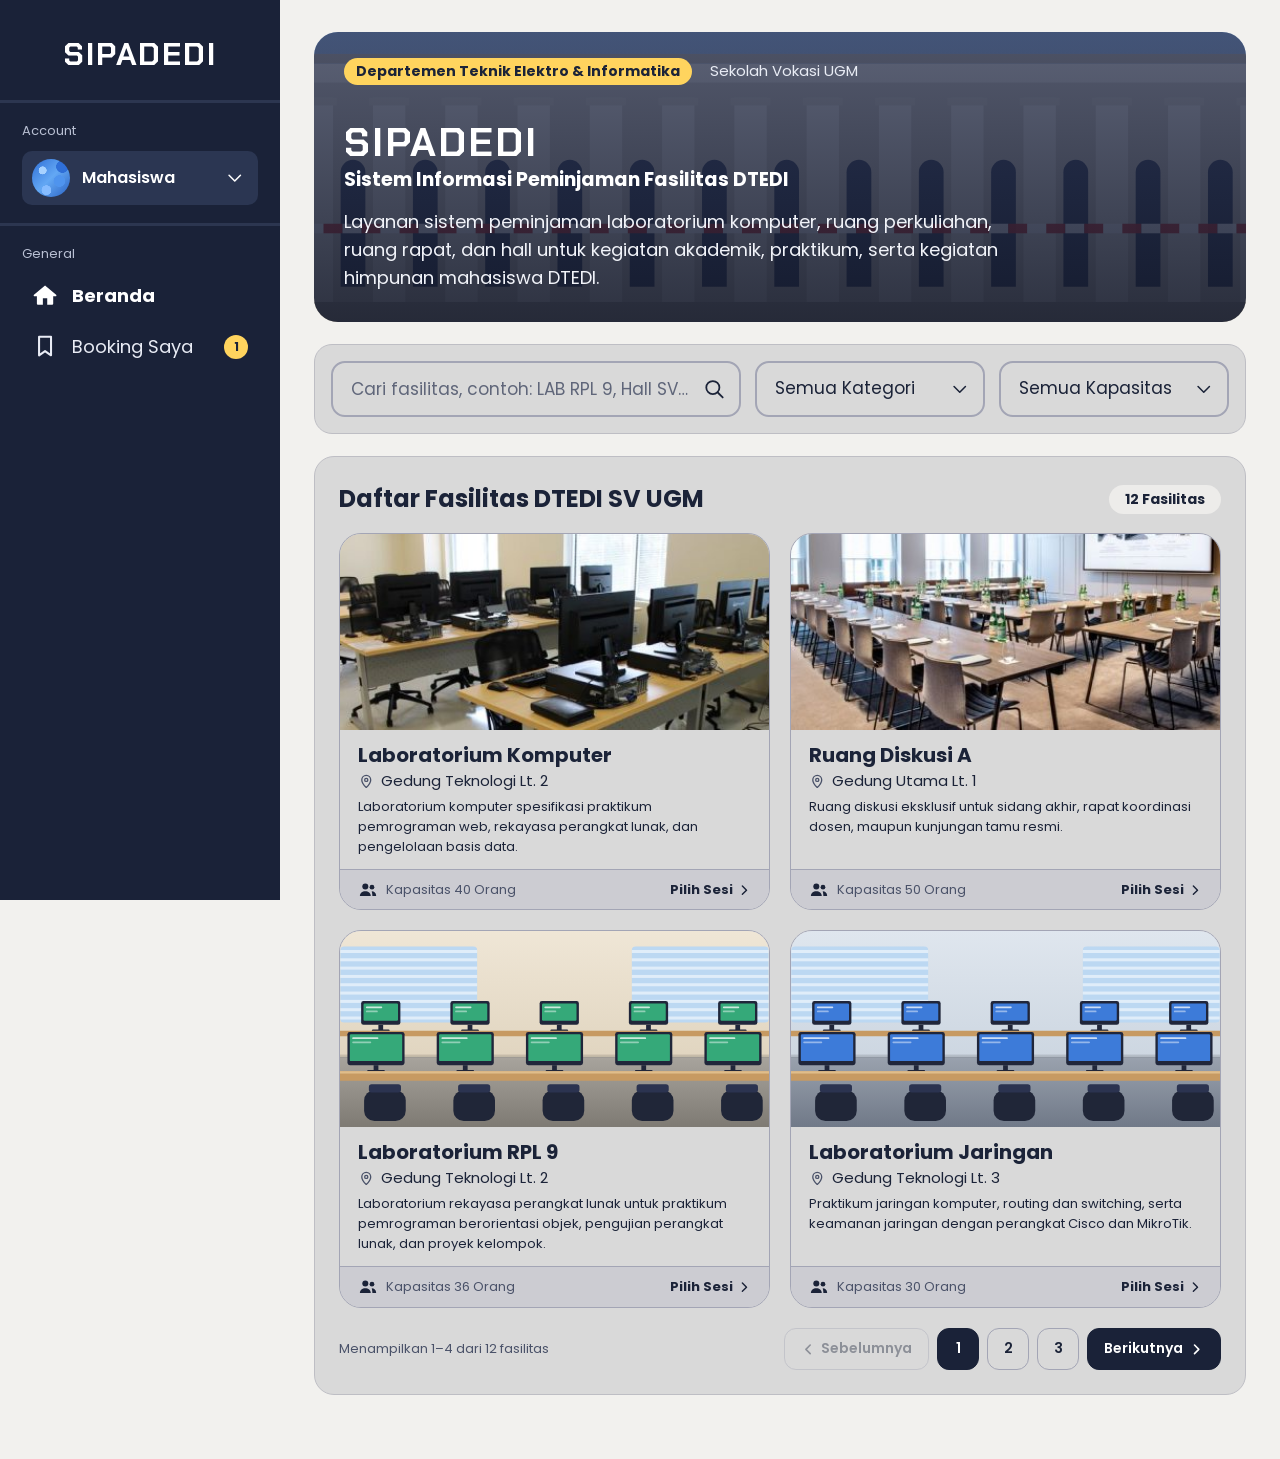
==== index.html @ 31819f54 "split-file-general" ====
<!doctype html>
<html>
<head>
<meta charset=utf8><meta name=viewport content="width=device-width,initial-scale=1,viewport-fit=cover"><style>:root{color-scheme:light;box-sizing:border-box;padding-top:env(safe-area-inset-top,0px);padding-bottom:env(safe-area-inset-bottom,0px)}html{scroll-padding-top:env(safe-area-inset-top,0px)}body{margin:0;padding:0;font:14px -apple-system,BlinkMacSystemFont,sans-serif;background:#fff;color:#000}img{max-width:100%}[hidden]:not([hidden=until-found i]){display:none!important}</style></head><body>
<title>SIPADEDI</title>
<meta name="claude:viewport-fit-sides" content="cover">
<link rel="preconnect" href="https://fonts.googleapis.com">
<link rel="preconnect" href="https://fonts.gstatic.com" crossorigin>
<link rel="stylesheet" href="style.css">
<link href="https://fonts.googleapis.com/css2?family=Chakra+Petch:wght@700&family=Poppins:wght@400;500;600;700&display=swap" rel="stylesheet">

<div class="app">
  <aside class="side" aria-label="Navigasi utama">
    <div class="logo sp">SIPADEDI</div>
    <div class="sec acc sp">
      <p class="lab">Account</p>
      <div class="accwrap">
        <button class="chip" id="chip" data-act="menu" aria-haspopup="true" aria-expanded="false">
          <span class="avatar" aria-hidden="true"></span><b>Mahasiswa</b>
          <svg class="ic o" viewBox="0 0 24 24" aria-hidden="true"><path d="M5 9l7 7 7-7"/></svg>
        </button>
        <div class="menu" id="menu" hidden></div>
      </div>
    </div>
    <div class="sec gen sp">
      <p class="lab">General</p>
      <nav id="nav" aria-label="Menu"></nav>
    </div>
  </aside>
  <main class="main"><div class="wrap" id="view"></div></main>
</div>
<div id="overlay">
</div>
<div class="toasts" id="toasts" role="status" aria-live="polite">
</div>

<script src="script.js"></script>
</body></html>
---- style.css ----
:root{
  --bg:#F2F1EE; --panel:#D9D9D9; --panel-line:#BEBEC4; --ink:#1B2338; --ink-2:#4A5269;
  --navy:#1A2238; --navy-2:#2B3652; --navy-line:#2C3650; --side-ink:#E9ECF5; --side-mute:#B9C0D3;
  --slate:#50597A; --yellow:#FFD45E; --field:#A3A5B5; --bar:#CCCCD2; --pill:#EDECEA;
  --chip:#BDBDC3; --chip-ink:#566078; --check:#2A3A6B;
  --ok-bg:#D3EEDF; --ok-line:#63D7A4; --bad-bg:#F1C5C5; --bad-line:#E27B7B;
  --mine-bg:#BFC4D4; --mine-line:#434C6C;
  --btn:#1A2238; --btn-ink:#fff; --icon-bg:#1A2238; --link:#2A3A6B; --danger:#C62828; --focus:#2F6BFF;
  --shadow:0 12px 32px rgba(20,28,50,.16);
  --font-ui:'Poppins',system-ui,-apple-system,'Segoe UI',sans-serif;
  --font-logo:'Chakra Petch','Poppins',system-ui,sans-serif;
  --side-w:280px;
}
@media (prefers-color-scheme:dark){
  :root:not([data-theme="light"]){
    --bg:#0E131F; --panel:#1A2133; --panel-line:#2B3550; --ink:#E7EAF3; --ink-2:#A7AFC6;
    --navy:#0A0F1B; --navy-2:#19223A; --navy-line:#222C45; --side-ink:#E9ECF5; --side-mute:#9AA3BC;
    --slate:#3B4568; --yellow:#FFD45E; --field:#3A4563; --bar:#222A40; --pill:#252D45;
    --chip:#2A3350; --chip-ink:#B6BED6; --check:#7C90D8;
    --ok-bg:#16382C; --ok-line:#2F9E73; --bad-bg:#46222A; --bad-line:#B5505A;
    --mine-bg:#303958; --mine-line:#8E9BCB;
    --btn:#5266B3; --btn-ink:#fff; --icon-bg:#3B4A7E; --link:#9FB3F2; --danger:#FF7B7B; --focus:#8FB0FF;
    --shadow:0 12px 32px rgba(0,0,0,.5); color-scheme:dark;
  }
}
:root[data-theme="dark"]{
  --bg:#0E131F; --panel:#1A2133; --panel-line:#2B3550; --ink:#E7EAF3; --ink-2:#A7AFC6;
  --navy:#0A0F1B; --navy-2:#19223A; --navy-line:#222C45; --side-ink:#E9ECF5; --side-mute:#9AA3BC;
  --slate:#3B4568; --yellow:#FFD45E; --field:#3A4563; --bar:#222A40; --pill:#252D45;
  --chip:#2A3350; --chip-ink:#B6BED6; --check:#7C90D8;
  --ok-bg:#16382C; --ok-line:#2F9E73; --bad-bg:#46222A; --bad-line:#B5505A;
  --mine-bg:#303958; --mine-line:#8E9BCB;
  --btn:#5266B3; --btn-ink:#fff; --icon-bg:#3B4A7E; --link:#9FB3F2; --danger:#FF7B7B; --focus:#8FB0FF;
  --shadow:0 12px 32px rgba(0,0,0,.5); color-scheme:dark;
}

*{box-sizing:border-box}
body{background:var(--bg);color:var(--ink);font-family:var(--font-ui);font-size:15px;line-height:1.5;-webkit-font-smoothing:antialiased}
body::before{content:"";position:fixed;inset:0 0 auto;height:env(safe-area-inset-top,0px);z-index:60;background:var(--navy)}
button{font:inherit;color:inherit;cursor:pointer}
button:disabled{cursor:not-allowed}
:focus-visible{outline:3px solid var(--focus);outline-offset:2px}
h1,h2,h3,p{margin:0}
h1,h2,h3{text-wrap:balance}
.sr{position:absolute;width:1px;height:1px;overflow:hidden;clip:rect(0 0 0 0);white-space:nowrap}
.ic{width:1.3em;height:1.3em;flex:none;display:block}
.ic.o{fill:none;stroke:currentColor;stroke-width:1.9;stroke-linecap:round;stroke-linejoin:round}
.ic.f{fill:currentColor}

/* ---------- Sidebar ---------- */
.app{display:grid;grid-template-columns:var(--side-w) minmax(0,1fr);min-height:100vh}
.side{background:var(--navy);color:var(--side-ink);position:sticky;top:0;align-self:start;height:100vh;overflow-y:auto;display:flex;flex-direction:column;z-index:30}
.sp{padding-left:max(22px,env(safe-area-inset-left,0px));padding-right:22px}
.logo{font-family:var(--font-logo);font-weight:700;font-size:32px;letter-spacing:.06em;color:#fff;text-align:center;padding-block:30px 22px;border-bottom:3px solid var(--navy-line);user-select:none}
.sec{padding-block:18px}
.sec.acc{border-bottom:3px solid var(--navy-line)}
.lab{font-size:13px;color:var(--side-mute);margin-bottom:10px}
.accwrap{position:relative}
.chip{width:100%;display:flex;align-items:center;gap:12px;padding:8px 14px 8px 10px;background:var(--navy-2);border:0;border-radius:10px;color:#fff;text-align:left;transition:background .2s}
.chip:hover{background:color-mix(in srgb,var(--navy-2),#fff 9%)}
.chip b{font-weight:600;font-size:16px;flex:1}
.chip .ic{transition:transform .25s ease}
.chip[aria-expanded="true"] .ic{transform:rotate(180deg)}
.avatar{width:38px;height:38px;border-radius:50%;flex:none;background:
  radial-gradient(circle at 28% 30%,#a7d2ff 0 10%,transparent 11%),
  radial-gradient(circle at 72% 58%,#4f94ee 0 16%,transparent 17%),
  radial-gradient(circle at 38% 82%,#86bcff 0 12%,transparent 13%),
  radial-gradient(circle at 80% 20%,#2f6fd8 0 14%,transparent 15%),
  linear-gradient(135deg,#2f6fd6,#63a8f4 50%,#2a62c4)}
.menu{position:absolute;left:0;right:0;top:calc(100% + 8px);background:var(--navy-2);border:1px solid var(--navy-line);border-radius:12px;padding:6px;z-index:5;box-shadow:0 14px 30px rgba(0,0,0,.35);animation:pop .22s ease both;transform-origin:top center}
.menu button{width:100%;display:flex;align-items:center;gap:10px;background:none;border:0;border-radius:8px;padding:9px 10px;text-align:left;font-size:14px;color:var(--side-ink)}
.menu button:hover{background:rgba(255,255,255,.08)}
.menu .ic{width:1.1em;height:1.1em;color:var(--yellow)}
.menu .gap{width:1.1em}
.nv{display:flex;align-items:center;gap:14px;width:100%;margin-bottom:6px;background:none;border:0;color:var(--side-ink);padding:9px 10px;border-radius:10px;font-size:18px;text-align:left;transition:background .2s,transform .2s}
.nv:hover{background:rgba(255,255,255,.07);transform:translateX(4px)}
.nv[aria-current="page"]{font-weight:700;color:#fff}
.nv .ic{width:1.45em;height:1.45em}
.badge{margin-left:auto;min-width:24px;height:24px;padding:0 7px;border-radius:999px;background:var(--yellow);color:#1B2338;font-size:12px;font-weight:700;display:grid;place-items:center}
.badge.bump{animation:bump .6s ease}
@keyframes bump{0%{transform:scale(1)}30%{transform:scale(1.45)}60%{transform:scale(.92)}100%{transform:scale(1)}}

/* ---------- Area utama ---------- */
.main{padding-block:32px 64px;padding-left:34px;padding-right:max(34px,env(safe-area-inset-right,0px));min-width:0}
.wrap{max-width:1120px;margin-inline:auto}
.view{display:flex;flex-direction:column;gap:22px;animation:viewIn .42s cubic-bezier(.2,.7,.2,1) both}
@keyframes viewIn{from{opacity:0;transform:translateY(14px)}to{opacity:1;transform:none}}
@keyframes pop{0%{opacity:0;transform:scale(.92)}60%{transform:scale(1.02)}100%{opacity:1;transform:none}}
@keyframes fade{from{opacity:0}to{opacity:1}}
.panel{background:var(--panel);border:1px solid var(--panel-line);border-radius:20px;padding:24px}
.back{display:inline-flex;align-items:center;gap:6px;background:var(--slate);color:#fff;border:0;border-radius:14px;padding:12px 26px 12px 18px;font-weight:700;font-size:16px;transition:transform .2s,filter .2s}
.back .ic{width:1.1em;height:1.1em;stroke-width:2.6}
.back:hover{transform:translateX(-4px);filter:brightness(1.12)}
.back:active{transform:scale(.97)}

/* Hero */
.hero{position:relative;isolation:isolate;overflow:hidden;border-radius:24px;color:#fff;min-height:290px;padding:26px 30px 30px;display:flex;flex-direction:column;justify-content:space-between;gap:26px}
.hero-bg{position:absolute;inset:-4%;z-index:-2;background-size:cover;background-position:center;animation:kb 26s ease-in-out infinite alternate}
@keyframes kb{from{transform:scale(1) translateX(0)}to{transform:scale(1.07) translateX(-1.5%)}}
.hero::after{content:"";position:absolute;inset:0;z-index:-1;background:linear-gradient(180deg,rgba(33,44,78,.7),rgba(15,21,40,.86))}
.hero-top{display:flex;flex-wrap:wrap;align-items:center;gap:6px 18px}
.tag{background:var(--yellow);color:#1B2338;font-weight:700;font-size:14px;padding:3px 12px;border-radius:999px}
.univ{font-size:15px;color:#E9ECF5}
.brand{font-family:var(--font-logo);font-size:40px;line-height:1.1;letter-spacing:.05em}
.sub{font-weight:700;font-size:19px;margin-top:2px}
.lead{margin-top:14px;font-size:18px;line-height:1.55;max-width:60ch;color:#F1F3F9}
.hero-main>*{animation:rise .6s cubic-bezier(.2,.7,.2,1) both}
.hero-main>:nth-child(2){animation-delay:.08s}.hero-main>:nth-child(3){animation-delay:.16s}
@keyframes rise{from{opacity:0;transform:translateY(16px)}to{opacity:1;transform:none}}

/* Filter */
.filters{display:grid;grid-template-columns:minmax(0,1fr) 230px 230px;gap:14px;padding:16px;border-radius:18px}
.fld{position:relative;display:block}
.fld input,.fld select{width:100%;height:56px;background:transparent;border:2px solid var(--field);border-radius:14px;padding:0 50px 0 18px;font:inherit;font-size:17px;color:var(--ink);appearance:none;-webkit-appearance:none;transition:border-color .2s,box-shadow .2s,background .2s}
.fld input::placeholder{color:var(--ink-2);opacity:.85}
.fld input:hover,.fld select:hover{border-color:var(--ink-2)}
.fld input:focus,.fld select:focus{outline:none;border-color:var(--navy);box-shadow:0 0 0 4px color-mix(in srgb,var(--focus),transparent 78%);background:color-mix(in srgb,var(--panel),#fff 14%)}
.fld select{cursor:pointer}
.fld>.ic{position:absolute;right:16px;top:50%;translate:0 -50%;width:1.5em;height:1.5em;color:var(--ink);pointer-events:none}
.fld select+.ic{width:1.3em;height:1.3em}

/* Daftar */
.list-h{display:flex;flex-wrap:wrap;align-items:center;justify-content:space-between;gap:10px;margin-bottom:16px}
.list-h h2{font-size:24px;font-weight:700}
.count{background:var(--pill);color:var(--ink);font-weight:700;font-size:14px;padding:4px 16px;border-radius:999px;transition:transform .3s}
.grid{display:grid;grid-template-columns:repeat(2,minmax(0,1fr));gap:20px;min-height:200px}
.card{display:flex;flex-direction:column;overflow:hidden;border:1px solid var(--field);border-radius:22px;background:var(--panel);cursor:pointer;text-align:left;
  animation:cardIn .5s cubic-bezier(.2,.7,.2,1) both;animation-delay:calc(var(--i)*70ms);transition:transform .25s ease,box-shadow .25s ease,border-color .25s}
@keyframes cardIn{from{opacity:0;transform:translate(var(--dx,0),16px)}to{opacity:1;transform:none}}
.card:hover{transform:translateY(-5px);box-shadow:var(--shadow);border-color:var(--ink-2)}
.card:active{transform:translateY(-1px) scale(.995)}
.card-img{height:196px;overflow:hidden;background:var(--bar)}
.card-img img{width:100%;height:100%;object-fit:cover;display:block;transition:transform .6s ease}
.card:hover .card-img img{transform:scale(1.06)}
.card-b{padding:12px 18px 12px;flex:1}
.card-b h3{font-size:20px;font-weight:700;line-height:1.3}
.loc{display:flex;align-items:center;gap:6px;font-size:15px;margin-top:2px}
.loc .ic{width:1.1em;height:1.1em;color:var(--ink-2)}
.desc{font-size:13px;line-height:1.55;margin-top:4px}
.card-f{display:flex;align-items:center;justify-content:space-between;gap:10px;background:var(--bar);padding:10px 18px;font-size:13px;border-top:1px solid var(--field)}
.cap{display:inline-flex;align-items:center;gap:8px;color:var(--ink-2)}
.cap .ic{width:1.5em;height:1.5em;color:var(--ink)}
.go{display:inline-flex;align-items:center;gap:4px;font-weight:700}
.go .ic{width:1.1em;height:1.1em;stroke-width:2.4;transition:transform .25s}
.card:hover .go .ic{transform:translateX(5px)}
.empty{grid-column:1/-1;text-align:center;padding:48px 16px;display:flex;flex-direction:column;align-items:center;gap:12px;animation:rise .4s both}
.empty b{font-size:18px}
.empty p{color:var(--ink-2);max-width:42ch}
.btn-f,.btn-o{height:52px;padding:0 34px;border-radius:14px;font-weight:500;font-size:17px;border:1px solid var(--btn);transition:transform .2s,filter .2s,background .2s}
.btn-f{background:var(--btn);color:var(--btn-ink)}
.btn-o{background:transparent;color:var(--ink)}
.btn-f:hover,.btn-o:hover{transform:translateY(-2px)}
.btn-f:hover{filter:brightness(1.18)}
.btn-o:hover{background:color-mix(in srgb,var(--panel),var(--ink) 8%)}
.btn-f:active,.btn-o:active{transform:scale(.97)}
.pager{display:flex;flex-wrap:wrap;align-items:center;justify-content:space-between;gap:12px;margin-top:20px}
.pager:empty{display:none}
.pg-info{font-size:13px;color:var(--ink-2)}
.pg-nav{display:flex;align-items:center;gap:8px;flex-wrap:wrap}
.pg{display:inline-flex;align-items:center;gap:6px;height:42px;min-width:42px;justify-content:center;padding:0 16px;border-radius:12px;border:1px solid var(--field);background:transparent;font-weight:600;font-size:14px;transition:transform .2s,background .2s,border-color .2s}
.pg:hover:not(:disabled){transform:translateY(-2px);border-color:var(--ink-2);background:color-mix(in srgb,var(--panel),var(--ink) 7%)}
.pg:disabled{opacity:.4}
.pg.num{padding:0}
.pg.num[aria-current="page"]{background:var(--btn);color:var(--btn-ink);border-color:var(--btn)}
.pg.next{background:var(--btn);color:var(--btn-ink);border-color:var(--btn)}
.pg.next:disabled{background:transparent;color:var(--ink);border-color:var(--field)}
.pg .ic{width:1.05em;height:1.05em;stroke-width:2.6}

/* Detail */
.banner{display:flex;flex-wrap:wrap;gap:4px 12px;align-items:center;background:var(--yellow);color:#1B2338;border-radius:14px;padding:12px 18px;font-size:14px;animation:rise .4s both}
.detail{padding:30px}
.d-img{height:235px;border-radius:18px;overflow:hidden;background:var(--bar)}
.d-img img{width:100%;height:100%;object-fit:cover;display:block;animation:imgIn .9s ease both}
@keyframes imgIn{from{transform:scale(1.08);opacity:.4}to{transform:none;opacity:1}}
.detail h2{font-size:24px;font-weight:700;margin-top:16px}
.loc.big{font-size:18px}
.desc.big{font-size:15px;margin-top:6px}
.detail hr{border:0;border-top:3px solid var(--panel-line);margin:18px 0}
.rows{display:flex;flex-direction:column;gap:10px}
.row{display:flex;align-items:center;justify-content:space-between;gap:12px;font-size:15px}
.row span{display:inline-flex;align-items:center;gap:12px}
.row .ic{width:1.7em;height:1.7em}
.row b{font-weight:700}
.detail h3,.book h3{font-size:22px;font-weight:700}
.chips{display:flex;flex-wrap:wrap;gap:12px;margin-top:12px}
.cp{display:inline-flex;align-items:center;gap:12px;background:var(--chip);color:var(--chip-ink);border:1px solid var(--field);border-radius:999px;padding:4px 18px 4px 4px;font-size:15px;animation:rise .45s both;transition:transform .2s}
.cp:hover{transform:translateY(-2px)}
.cp i{display:grid;place-items:center;width:30px;height:30px;border-radius:50%;background:var(--check);color:#fff}
.cp i .ic{width:18px;height:18px;stroke-width:2.6}
.book{padding:28px 30px 32px;position:relative}
.datebar{display:grid;grid-template-columns:1fr auto 1fr;align-items:center;gap:12px;margin-top:14px}
.arr{justify-self:start;width:44px;height:44px;display:grid;place-items:center;background:transparent;border:0;border-radius:12px;transition:background .2s,transform .2s}
.arr:last-child{justify-self:end}
.arr .ic{width:1.9em;height:1.9em;stroke-width:1.5}
.arr:hover:not(:disabled){background:color-mix(in srgb,var(--panel),var(--ink) 10%);transform:scale(1.1)}
.arr:disabled{opacity:.25}
.datewrap{position:relative;justify-self:center}
.datepill{display:flex;align-items:center;gap:18px;height:54px;padding:0 18px;border:1.5px solid var(--ink-2);border-radius:16px;background:transparent;font-size:20px;transition:background .2s,box-shadow .2s}
.datepill:hover{background:color-mix(in srgb,var(--panel),#fff 18%);box-shadow:0 4px 14px rgba(20,28,50,.12)}
.datepill .ic{width:1.5em;height:1.5em}
.datepill span{min-width:7.2em;text-align:center;font-variant-numeric:tabular-nums}
.cal{position:absolute;z-index:20;top:calc(100% + 10px);left:50%;translate:-50% 0;width:318px;max-width:92vw;background:var(--bg);border:1px solid var(--field);border-radius:18px;padding:14px;box-shadow:var(--shadow);animation:pop .25s ease both;transform-origin:top center}
.cal-h{display:flex;align-items:center;justify-content:space-between;margin-bottom:8px}
.cal-n{width:34px;height:34px;border-radius:10px;border:0;background:transparent;display:grid;place-items:center}
.cal-n:hover:not(:disabled){background:var(--panel)}
.cal-n:disabled{opacity:.25}
.cal-w,.cal-g{display:grid;grid-template-columns:repeat(7,1fr);gap:3px;text-align:center}
.cal-w span{font-size:12px;color:var(--ink-2);padding:4px 0}
.cd{position:relative;height:38px;border-radius:10px;border:1.5px solid transparent;background:transparent;font-size:14px;font-variant-numeric:tabular-nums;transition:background .15s,transform .15s}
.cd:hover:not(:disabled){background:var(--panel);transform:scale(1.08)}
.cd:disabled{opacity:.3}
.cd.today{border-color:var(--ink-2)}
.cd.sel{background:var(--btn);color:var(--btn-ink);font-weight:700}
.cd.dot::after{content:"";position:absolute;bottom:4px;left:50%;width:5px;height:5px;margin-left:-2.5px;border-radius:50%;background:var(--yellow);box-shadow:0 0 0 1px rgba(0,0,0,.25)}
.legend{display:flex;flex-wrap:wrap;gap:12px 36px;margin-top:22px;font-size:17px}
.legend span{display:inline-flex;align-items:center;gap:12px}
.lg{width:30px;height:28px;border-radius:7px;border:1.5px solid;display:block}
.lg.free,.slot.free{background:var(--ok-bg);border-color:var(--ok-line)}
.lg.booked,.slot.booked,.slot.clash{background:var(--bad-bg);border-color:var(--bad-line)}
.lg.mine,.slot.mine{background:var(--mine-bg);border-color:var(--mine-line)}
.slots{display:grid;grid-template-columns:repeat(4,minmax(0,1fr));gap:20px;margin-top:20px}
.slot{height:68px;border:1px solid;border-radius:16px;font-size:17px;color:var(--ink);font-variant-numeric:tabular-nums;animation:slotIn .4s cubic-bezier(.2,.8,.3,1) both;animation-delay:calc(var(--i)*60ms);transition:transform .2s,box-shadow .2s,filter .2s}
@keyframes slotIn{from{opacity:0;transform:translateY(12px) scale(.96)}to{opacity:1;transform:none}}
@keyframes slotPop{0%{transform:scale(.92)}45%{transform:scale(1.07)}100%{transform:scale(1)}}
.slots.still .slot{animation:none}
.slots.still .slot.pop{animation:slotPop .5s ease}
.slot.free:hover{transform:translateY(-4px);box-shadow:0 10px 20px rgba(40,160,110,.25);filter:brightness(1.04)}
.slot.free:active{transform:scale(.97)}
.slot.booked,.slot.clash{cursor:not-allowed;color:var(--ink-2)}
.slot.mine{font-weight:600;box-shadow:inset 0 0 0 1px var(--mine-line)}
.slot.past{background:transparent;border-color:var(--field);border-style:dashed;color:var(--ink-2);opacity:.55;cursor:not-allowed}

/* Booking Saya */
.head{padding:36px 36px}
.head h2{font-size:24px;font-weight:700}
.bk{padding:34px;display:block;animation:cardIn .5s cubic-bezier(.2,.7,.2,1) both;animation-delay:calc(var(--i)*80ms);transition:opacity .3s,transform .3s,max-height .35s,margin .3s,padding .3s}
.bk.leaving{opacity:0;transform:scale(.96) translateY(-8px);pointer-events:none}
.bk.flash{animation:cardIn .5s both,flash 1.8s ease .3s}
@keyframes flash{0%,100%{box-shadow:0 0 0 0 transparent}30%{box-shadow:0 0 0 6px color-mix(in srgb,var(--yellow),transparent 40%)}}
.bk-img{height:235px;border-radius:18px;overflow:hidden;background:var(--bar)}
.bk-img img{width:100%;height:100%;object-fit:cover;display:block}
.bk h3{font-size:24px;font-weight:700;margin-top:16px}
.bk .loc{font-size:18px}
.bk .desc{font-size:15px}
.bk-a{display:grid;grid-template-columns:minmax(0,1fr) minmax(0,1fr) auto auto;gap:18px;align-items:center;margin-top:14px}
.pill{display:flex;align-items:center;justify-content:space-between;gap:14px;height:54px;padding:0 16px;border:1px solid var(--ink-2);border-radius:16px;font-size:19px;font-variant-numeric:tabular-nums}
.pill .ic{width:1.5em;height:1.5em}
.pill.c{justify-content:center}
.btn-ok{height:54px;padding:0 38px;background:var(--ok-bg);border:1px solid var(--ok-line);border-radius:16px;font-size:18px;font-weight:500;transition:transform .2s,box-shadow .2s,filter .2s}
.btn-ok:hover:not(:disabled){transform:translateY(-2px);box-shadow:0 8px 18px rgba(40,160,110,.25);filter:brightness(1.04)}
.btn-ok:disabled{opacity:.45;background:transparent;border-color:var(--field);border-style:dashed}
.trash{width:46px;height:46px;display:grid;place-items:center;background:transparent;border:0;border-radius:12px;color:var(--danger);transition:transform .2s,background .2s}
.trash .ic{width:1.9em;height:1.9em}
.trash:hover{background:color-mix(in srgb,var(--danger),transparent 86%);transform:rotate(-8deg) scale(1.1)}
.trash:active{transform:scale(.92)}
.done-tag{display:inline-block;margin-left:10px;font-size:12px;font-weight:600;background:var(--bar);padding:2px 10px;border-radius:999px;vertical-align:middle}

/* Dialog + toast */
.scrim{position:fixed;inset:0;z-index:100;background:rgba(10,14,26,.66);display:grid;place-items:center;padding:16px;animation:fade .2s both}
.scrim.out{opacity:0;transition:opacity .18s}
.dialog{position:relative;width:min(100%,560px);background:var(--panel);color:var(--ink);border-radius:24px;padding:38px 32px 32px;text-align:center;box-shadow:0 30px 70px rgba(0,0,0,.45);animation:pop .32s cubic-bezier(.2,1.1,.4,1) both}
.scrim.out .dialog{transform:scale(.95);transition:transform .18s}
.dlg-x{position:absolute;top:14px;right:14px;width:36px;height:36px;display:grid;place-items:center;border:0;border-radius:10px;background:transparent;color:var(--link);transition:background .2s,transform .2s}
.dlg-x:hover{background:color-mix(in srgb,var(--panel),var(--ink) 10%);transform:rotate(90deg)}
.dlg-x .ic{width:1.5em;height:1.5em;stroke-width:2.6}
.dlg-ic{width:76px;height:76px;margin:0 auto 22px;border-radius:50%;background:var(--icon-bg);color:#fff;display:grid;place-items:center;animation:pop .5s .08s both}
.dialog.danger .dlg-ic{background:var(--danger)}
.dlg-ic .ic{width:46px;height:46px;stroke-width:2.6}
.dialog h2{font-size:24px;font-weight:700;line-height:1.3}
.dlg-l{margin-top:22px;font-size:17px;font-weight:700}
.dlg-v{margin-top:18px;font-size:20px;font-weight:700;color:var(--link);line-height:1.4}
.dlg-n{margin-top:10px;font-size:14px;color:var(--ink-2)}
.dlg-b{display:flex;justify-content:center;gap:24px;margin-top:28px;flex-wrap:wrap}
.dialog.danger .btn-f{background:var(--danger);border-color:var(--danger);color:#fff}
.toasts{position:fixed;left:50%;translate:-50% 0;bottom:calc(20px + env(safe-area-inset-bottom,0px));z-index:200;display:flex;flex-direction:column;align-items:center;gap:8px;width:max-content;max-width:calc(100vw - 32px);pointer-events:none}
.toast{pointer-events:auto;display:flex;align-items:center;gap:16px;background:var(--navy);color:var(--side-ink);border:1px solid var(--navy-line);border-radius:14px;padding:12px 18px;font-size:14px;box-shadow:var(--shadow);animation:toastIn .35s cubic-bezier(.2,1,.3,1) both}
.toast.out{opacity:0;transform:translateY(10px);transition:all .25s}
.toast button{background:none;border:0;color:var(--yellow);font-weight:700;padding:0;white-space:nowrap}
.toast button:hover{text-decoration:underline}
@keyframes toastIn{from{opacity:0;transform:translateY(18px) scale(.96)}to{opacity:1;transform:none}}

/* ---------- Responsif ---------- */
@media (max-width:1000px){
  .filters{grid-template-columns:minmax(0,1fr) 1fr 1fr}
  .filters .fld-q{grid-column:1/-1}
  .slots{grid-template-columns:repeat(2,minmax(0,1fr))}
  .bk-a{grid-template-columns:minmax(0,1fr) minmax(0,1fr)}
  .bk-a .btn-ok{grid-column:1/2}
  .bk-a .trash{justify-self:start}
}
@media (max-width:860px){
  .app{grid-template-columns:minmax(0,1fr)}
  .side{position:sticky;top:env(safe-area-inset-top,0px);height:auto;display:grid;grid-template-columns:minmax(0,1fr) auto;grid-template-areas:"logo acc" "nav nav";align-items:center;gap:0;padding-left:max(16px,env(safe-area-inset-left,0px));padding-right:max(16px,env(safe-area-inset-right,0px));padding-block:10px 8px;overflow:visible}
  .sp{padding-left:0;padding-right:0}
  .logo{grid-area:logo;border:0;padding:0;text-align:left;font-size:24px}
  .sec.acc{grid-area:acc;border:0;padding:0}
  .sec.gen{grid-area:nav;padding:8px 0 0}
  .lab{display:none}
  .chip{width:auto;padding:5px 10px 5px 5px;gap:8px}
  .chip b{font-size:14px}
  .avatar{width:32px;height:32px}
  .menu{left:auto;right:0;width:230px}
  .gen nav{display:grid;grid-template-columns:1fr 1fr;gap:6px}
  .nv{margin:0;justify-content:center;font-size:15px;padding:8px 10px;background:rgba(255,255,255,.06)}
  .nv[aria-current="page"]{background:rgba(255,255,255,.16)}
  .nv:hover{transform:none}
  .nv .ic{width:1.25em;height:1.25em}
  .nv span:not(.badge){white-space:nowrap}
  .nv{font-size:14px;gap:8px;padding:8px 6px}
  .badge{margin-left:4px;min-width:20px;height:20px;font-size:11px}
  .main{padding-block:22px 56px;padding-left:max(16px,env(safe-area-inset-left,0px));padding-right:max(16px,env(safe-area-inset-right,0px))}
}
@media (max-width:640px){
  .grid{grid-template-columns:minmax(0,1fr)}
  .filters{grid-template-columns:minmax(0,1fr)}
  .hero{padding:20px 18px 22px;min-height:0}
  .brand{font-size:32px}.lead{font-size:15px}.sub{font-size:16px}
  .panel{padding:18px;border-radius:18px}
  .detail,.book,.bk{padding:18px}
  .head{padding:22px 18px}
  .d-img,.bk-img{height:170px}
  .list-h h2{font-size:20px}
  .detail h2,.bk h3,.head h2{font-size:21px}
  .datebar{grid-template-columns:auto minmax(0,1fr) auto;gap:6px}
  .datepill{font-size:16px;gap:10px;padding:0 12px}
  .datepill span{min-width:6.4em}
  .legend{font-size:14px;gap:10px 20px}
  .slots{gap:12px}
  .slot{font-size:14px;height:60px}
  .bk-a{grid-template-columns:minmax(0,1fr)}
  .pill{font-size:16px}
  .btn-ok{width:100%}
  .dialog{padding:34px 20px 24px}
  .dialog h2{font-size:20px}
  .dlg-v{font-size:17px}
  .dlg-b{gap:12px}.dlg-b button{flex:1;padding:0 12px}
  .pager{justify-content:center}
  
}
@media (prefers-reduced-motion:reduce){
  *,*::before,*::after{animation-duration:.001ms!important;animation-delay:0s!important;animation-iteration-count:1!important;transition-duration:.001ms!important;scroll-behavior:auto!important}
}
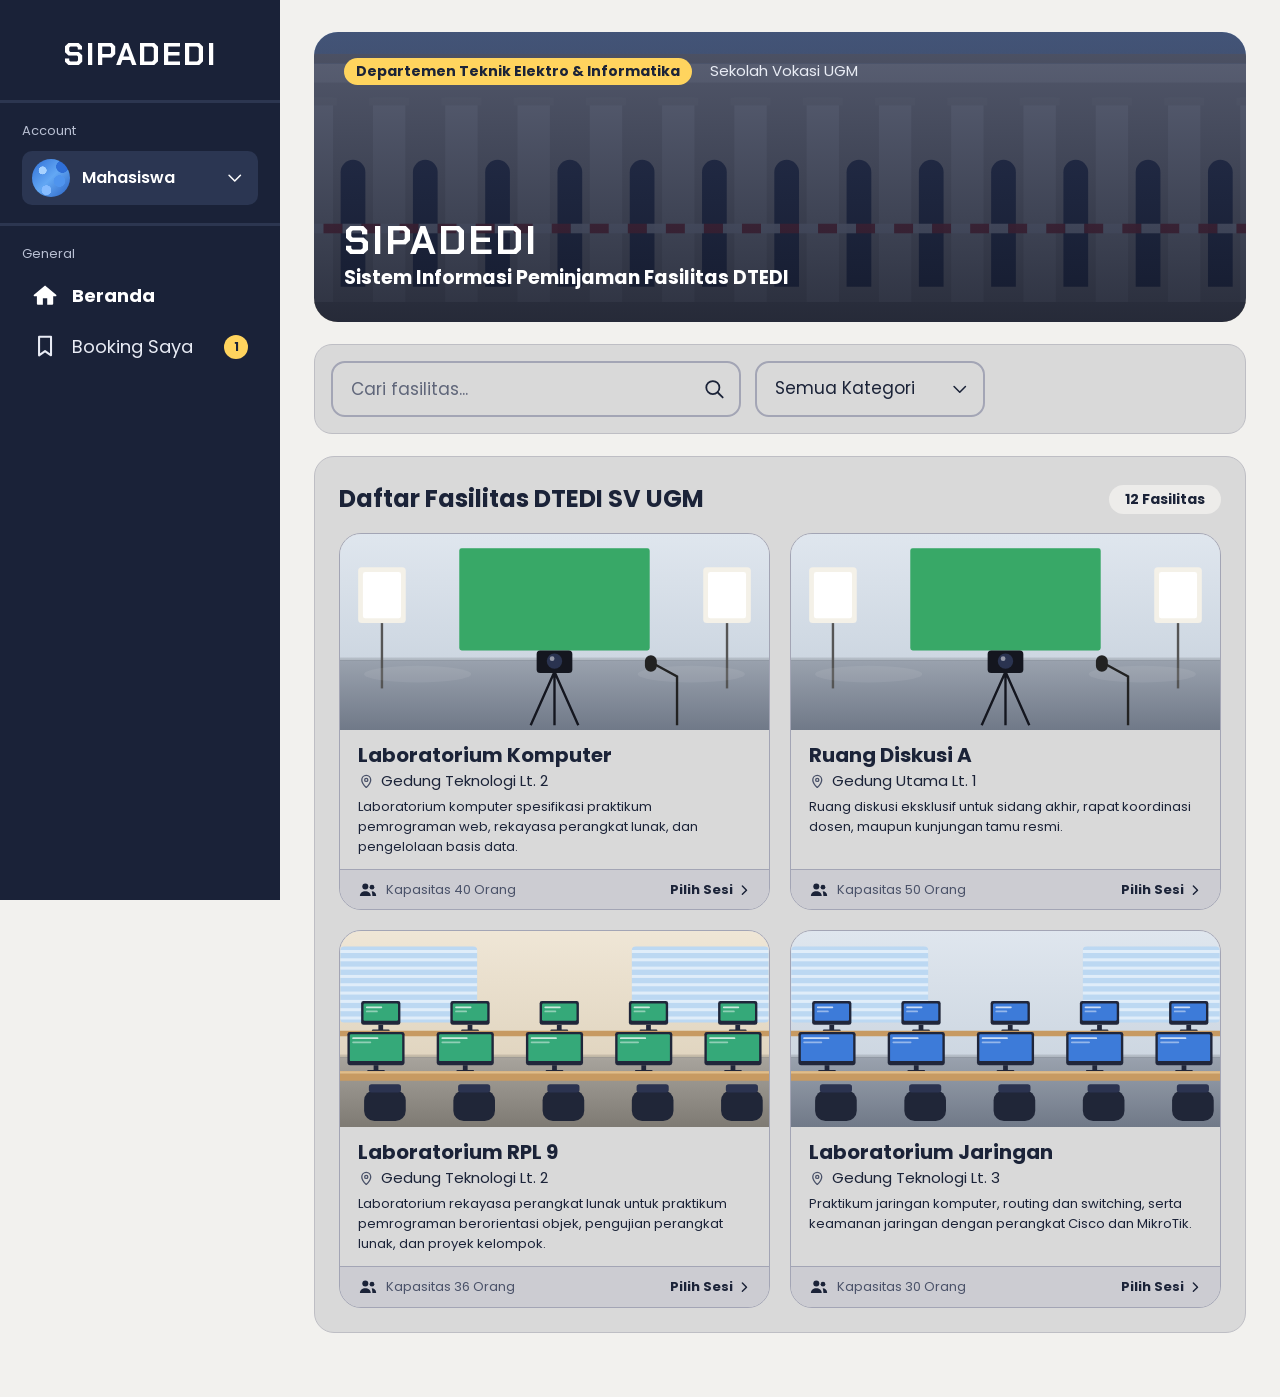
==== commit 0f9d897b: "feat: split script js" ====
--- a/index.html
+++ b/index.html
@@ -34,5 +34,5 @@
 <div class="toasts" id="toasts" role="status" aria-live="polite">
 </div>
 
-<script src="script.js"></script>
+<script type="module" src="js/main.js"></script>
 </body></html>
